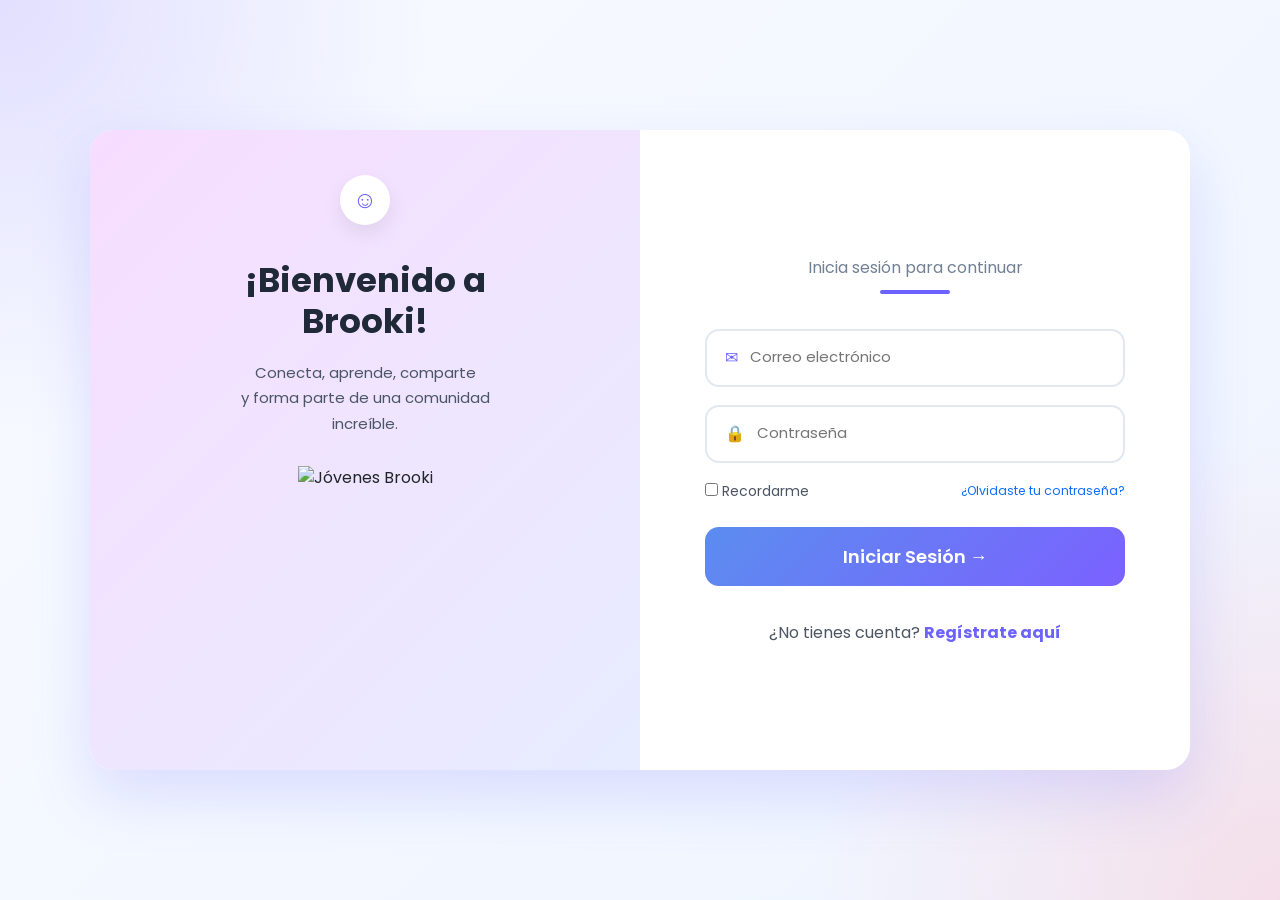
==== index.html @ 92834a94 "Add files via upload" ====
<!DOCTYPE html>
<html lang="es">

<head>
    <meta charset="UTF-8">
    <meta name="viewport" content="width=device-width, initial-scale=1.0">
    <title>Muro Principal | Brooki</title>

    <link href="https://cdn.jsdelivr.net/npm/bootstrap@5.3.0/dist/css/bootstrap.min.css" rel="stylesheet">

    <link rel="stylesheet" href="css/variables.css">
    <link rel="stylesheet" href="css/style.css">
    <link rel="stylesheet" href="css/index.css">

    <link href="https://fonts.googleapis.com/css2?family=Poppins:wght@300;400;500;600;700&display=swap" rel="stylesheet">
</head>

<body class="page-wall">

    <nav class="brooki-navbar">
        <div class="container nav-content">

            <a class="brand-wall" href="index.html">
                <span class="brand-icon-small">☺</span>
                Brooki
            </a>

           <div class="nav-actions">
    
                <a href="admin.html" id="btnNavAdmin" class="btn btn-danger fw-bold rounded-pill border px-3 d-none" style="margin-right: 10px;">
                    🛡️ Panel Admin
                </a>
                
                <a href="productos.html" id="btnNavProductos" class="btn btn-warning fw-bold rounded-pill border px-3 d-none" style="color: #333; margin-right: 10px;">
                    🏪 Mi Tienda
                </a>

                <a href="perfil.html" class="btn btn-light fw-bold rounded-pill border px-3" style="color: #6c63ff;">
                    👤 Mi Perfil
                </a>
                
                <a href="crear-publicacion.html" class="btn-new-post">
                    + Nueva Publicación
                </a>
                <button class="btn-logout" id="btnCerrarSesion">
                    Cerrar Sesión
                </button>
            </div>

        </div>
    </nav>

    <main class="wall-wrapper">

       <section class="wall-header">
            <p class="welcome-text">Tu espacio para compartir, descubrir y conectar</p>
            <h1>Últimas Publicaciones</h1>

            <div class="search-box mt-4 mb-4" style="max-width: 600px; margin: 0 auto;">
                <div class="input-group input-group-lg shadow-sm" style="border-radius: 20px; overflow: hidden; border: 2px solid #e2e8f0; transition: 0.3s;">
                    <span class="input-group-text bg-white border-0 text-muted px-4" style="font-size: 1.2rem;">🔍</span>
                    <input type="text" id="inputBuscador" class="form-control border-0 bg-white" placeholder="Buscar por título, contenido o autor..." style="box-shadow: none; font-family: var(--fuente);">
                </div>
            </div>
        </section>

        <section class="feed-container">

            <div id="contenedorPublicaciones">
                <div class="loading-box">
                    <div class="spinner-border text-primary" role="status"></div>
                    <p>Cargando publicaciones...</p>
                </div>
            </div>

        </section>

    </main>

    <div class="modal fade" id="modalVisorImagen" tabindex="-1" aria-hidden="true">
        <div class="modal-dialog modal-dialog-centered modal-lg">
            <div class="modal-content bg-transparent border-0">
                <div class="modal-header border-0 p-0 text-end d-block">
                    <button type="button" class="btn-close btn-close-white mb-2" data-bs-dismiss="modal" aria-label="Close"></button>
                </div>
                <div class="modal-body text-center p-0">
                    <img id="imagenAmpliacion" src="" class="img-fluid rounded shadow-lg" style="max-height: 85vh;">
                </div>
            </div>
        </div>
    </div>

    <div class="modal fade" id="modalEditarPublicacion" tabindex="-1" aria-hidden="true">
        <div class="modal-dialog modal-dialog-centered">
            <div class="modal-content border-0 shadow-lg" style="border-radius: 24px;">
                <div class="modal-header border-0 pb-0">
                    <h5 class="modal-title fw-bold text-primary">Editar Publicación</h5>
                    <button type="button" class="btn-close" data-bs-dismiss="modal" aria-label="Close"></button>
                </div>
                <div class="modal-body">
                    <input type="hidden" id="editIdPublicacion">
                    
                    <div class="mb-3">
                        <label class="form-label fw-bold text-muted" style="font-size: 14px;">Título</label>
                        <input type="text" id="editTitulo" class="form-control rounded-4 p-3" style="border: 2px solid #e2e8f0; font-family: var(--fuente);">
                    </div>
                    <div class="mb-3">
                        <label class="form-label fw-bold text-muted" style="font-size: 14px;">Contenido</label>
                        <textarea id="editContenido" class="form-control rounded-4 p-3" rows="4" style="border: 2px solid #e2e8f0; resize: none; font-family: var(--fuente);"></textarea>
                    </div>
                </div>
                <div class="modal-footer border-0 pt-0">
                    <button type="button" class="btn btn-light rounded-pill px-4 fw-bold" data-bs-dismiss="modal">Cancelar</button>
                    <button type="button" class="btn btn-primary rounded-pill px-4 shadow-sm fw-bold" id="btnGuardarEdicion" onclick="guardarEdicion()" style="background: linear-gradient(135deg, #5b8def, #7b61ff); border: none;">Guardar Cambios</button>
                </div>
            </div>
        </div>
    </div>

<div class="modal fade" id="modalReportarPublicacion" tabindex="-1" aria-hidden="true">
        <div class="modal-dialog modal-dialog-centered">
            <div class="modal-content border-0 shadow-lg" style="border-radius: 24px;">
                <div class="modal-header border-0 pb-0">
                    <h5 class="modal-title fw-bold text-danger">🚩 Reportar Contenido</h5>
                    <button type="button" class="btn-close" data-bs-dismiss="modal" aria-label="Close"></button>
                </div>
                <div class="modal-body">
                    <p class="text-muted small mb-3">Ayúdanos a mantener Brooki seguro. Dinos por qué estás reportando esto.</p>
                    
                    <input type="hidden" id="reportIdReferencia">
                    <input type="hidden" id="reportTipoReferencia">
                    
                    <div class="mb-3">
                        <label class="form-label fw-bold text-muted" style="font-size: 14px;">Motivo del reporte</label>
                        <textarea id="reportMotivo" class="form-control rounded-4 p-3" rows="3" placeholder="Ej: Contenido ofensivo, spam, fraude..." style="border: 2px solid #e2e8f0; resize: none;"></textarea>
                    </div>

                    <div class="mb-3">
                        <label class="form-label fw-bold text-muted" style="font-size: 14px;">Evidencia (Opcional)</label>
                        <input type="file" id="reportImagen" class="form-control rounded-4" accept="image/*" style="border: 2px solid #e2e8f0;">
                    </div>
                </div>
                <div class="modal-footer border-0 pt-0">
                    <button type="button" class="btn btn-light rounded-pill px-4 fw-bold" data-bs-dismiss="modal">Cancelar</button>
                    <button type="button" class="btn btn-danger rounded-pill px-4 shadow-sm fw-bold" id="btnEnviarReporte" onclick="enviarReporte()">Enviar Reporte</button>
                </div>
            </div>
        </div>
    </div>

    

    <script src="https://cdn.jsdelivr.net/npm/bootstrap@5.3.0/dist/js/bootstrap.bundle.min.js"></script>
    <script src="js/api.js"></script>
    <script src="js/muro.js"></script>

</body>

</html>
---- css/variables.css ----
:root{

    --color-principal: #5b8def;
    --color-principal-hover: #4a7be0;

    --color-fondo: #f5f7fb;

    --texto-oscuro: #2d3748;
    --texto-suave: #718096;

    --borde-radio: 20px;

    --sombra:
    0 10px 30px rgba(0,0,0,0.08);

    --fuente:
    'Poppins', sans-serif;

}
---- css/style.css ----
*{
    margin: 0;
    padding: 0;
    box-sizing: border-box;
}

body{
    min-height: 100vh;
    font-family: 'Poppins', sans-serif;
    background:
        radial-gradient(circle at top left, rgba(123,97,255,0.18), transparent 28%),
        radial-gradient(circle at bottom right, rgba(255,182,193,0.35), transparent 30%),
        linear-gradient(135deg, #f8fbff, #eef4ff);
}

.login-page{
    min-height: 100vh;
    display: flex;
    justify-content: center;
    align-items: center;
    padding: 35px;
}

.login-card{
    width: 100%;
    max-width: 1100px;
    min-height: 640px;
    display: grid;
    grid-template-columns: 1fr 1fr;
    background: white;
    border-radius: 24px;
    overflow: hidden;
    box-shadow: 0 25px 60px rgba(108,99,255,0.18);
}

/* LADO IZQUIERDO */

.login-left{
    background: linear-gradient(135deg, #f7ddff, #e7ecff);
    padding: 45px;
    text-align: center;
    position: relative;
}

.brand{
    display: flex;
    align-items: center;
    gap: 12px;
    justify-content: center;
    margin-bottom: 35px;
}

.brand-icon,
.login-icon{
    width: 50px;
    height: 50px;
    border-radius: 50%;
    background: white;
    color: #6c63ff;
    display: flex;
    align-items: center;
    justify-content: center;
    font-size: 24px;
    box-shadow: 0 8px 20px rgba(0,0,0,0.08);
}

.brand h2{
    font-size: 28px;
    font-weight: 700;
    color: #1f2937;
}

.login-left h1{
    font-size: 34px;
    font-weight: 700;
    color: #1f2937;
    margin-bottom: 18px;
}

.login-left p{
    color: #4b5563;
    font-size: 15px;
    line-height: 1.7;
    margin-bottom: 20px;
}

.login-img{
    width: 95%;
    max-width: 430px;
    margin-top: 10px;
}

/* LADO DERECHO */

.login-right{
    padding: 55px 65px;
    text-align: center;
}

.login-icon{
    margin: 0 auto 22px;
}

.login-right h3{
    font-size: 34px;
    font-weight: 700;
    color: #1f2937;
}

.subtitle{
    color: #718096;
    margin-bottom: 10px;
}

.line{
    width: 70px;
    height: 4px;
    background: #6c63ff;
    border-radius: 20px;
    margin: 0 auto 35px;
}

.input-box{
    height: 58px;
    border: 2px solid #e2e8f0;
    border-radius: 14px;
    display: flex;
    align-items: center;
    gap: 12px;
    padding: 0 18px;
    margin-bottom: 18px;
    transition: 0.3s;
}

.input-box:focus-within{
    border-color: #6c63ff;
    box-shadow: 0 0 0 4px rgba(108,99,255,0.12);
}

.input-box span{
    color: #6c63ff;
}

.input-box input{
    border: none;
    outline: none;
    width: 100%;
    font-size: 15px;
    color: #1f2937;
}

.options{
    display: flex;
    justify-content: space-between;
    align-items: center;
    font-size: 14px;
    margin: 18px 0 25px;
    color: #4b5563;
}

.options a{
    color: #6c63ff;
    text-decoration: none;
}

.btn-login{
    width: 100%;
    border: none;
    border-radius: 14px;
    padding: 16px;
    background: linear-gradient(135deg, #5b8def, #7b61ff);
    color: white;
    font-size: 18px;
    font-weight: 600;
    cursor: pointer;
    transition: 0.3s;
}

.btn-login:hover{
    transform: translateY(-3px);
    box-shadow: 0 15px 30px rgba(123,97,255,0.28);
}

.divider{
    margin: 30px 0 20px;
    color: #9ca3af;
    font-size: 14px;
}

.social-buttons{
    display: flex;
    gap: 18px;
}

.social-buttons button{
    flex: 1;
    padding: 14px;
    border-radius: 12px;
    border: 2px solid #e2e8f0;
    background: white;
    cursor: pointer;
    font-weight: 600;
}

.register{
    margin-top: 35px;
    color: #4b5563;
}

.register a{
    color: #6c63ff;
    text-decoration: none;
    font-weight: 700;
}

/* RESPONSIVE */

@media(max-width: 900px){
    .login-card{
        grid-template-columns: 1fr;
    }

    .login-left{
        display: none;
    }

    .login-right{
        padding: 40px 30px;
    }
}
.login-right{
    padding: 55px 65px;

    text-align: center;

    display: flex;
    flex-direction: column;

    justify-content: center;
}

/* ===================== */
/* NAVBAR GLOBAL BROOKI */
/* ===================== */

.brooki-navbar{

    width: 100%;

    padding: 18px 0;

    background:
    rgba(255,255,255,0.85);

    backdrop-filter: blur(14px);

    border-bottom:
    1px solid rgba(226,232,240,0.9);

    position: sticky;

    top: 0;

    z-index: 100;
}

.nav-content{

    display: flex;

    align-items: center;

    justify-content: space-between;
}

.brand-wall{

    display: flex;

    align-items: center;

    gap: 10px;

    color: #1f2937;

    font-size: 26px;

    font-weight: 700;

    text-decoration: none;
}

.brand-wall:hover{
    color: #1f2937;
}

.brand-icon-small{

    width: 38px;

    height: 38px;

    border-radius: 50%;

    background:
    linear-gradient(
    135deg,
    #5b8def,
    #7b61ff);

    color: white;

    display: flex;

    align-items: center;

    justify-content: center;
}

.nav-actions{

    display: flex;

    gap: 14px;

    align-items: center;
}

/* BOTON VOLVER */

.btn-back{

    background: white;

    border:
    2px solid #e2e8f0;

    border-radius: 14px;

    padding: 12px 18px;

    text-decoration: none;

    color: #1f2937;

    font-weight: 600;

    transition: 0.3s;
}

.btn-back:hover{

    transform:
    translateY(-2px);

    color: #1f2937;

    border-color: #cbd5e1;
}

/* BOTON CERRAR */

.btn-logout{

    border: none;

    border-radius: 14px;

    padding: 12px 18px;

    font-weight: 600;

    background: #fff1f2;

    color: #e11d48;

    transition: 0.3s;
}

.btn-logout:hover{

    background: #ffe4e6;

    transform:
    translateY(-2px);
}
---- css/index.css ----
.page-wall{
    min-height: 100vh;
    font-family: var(--fuente);
    background:
        radial-gradient(circle at top left, rgba(123,97,255,0.16), transparent 28%),
        radial-gradient(circle at bottom right, rgba(255,182,193,0.25), transparent 28%),
        linear-gradient(135deg, #f8fbff, #eef4ff);
}

/* NAVBAR */

.brooki-navbar{
    width: 100%;
    padding: 18px 0;
    background: rgba(255,255,255,0.85);
    backdrop-filter: blur(14px);
    border-bottom: 1px solid rgba(226,232,240,0.9);
    position: sticky;
    top: 0;
    z-index: 100;
}

.nav-content{
    display: flex;
    align-items: center;
    justify-content: space-between;
}

.brand-wall{
    display: flex;
    align-items: center;
    gap: 10px;
    color: #1f2937;
    font-size: 26px;
    font-weight: 700;
    text-decoration: none;
}

.brand-icon-small{
    width: 38px;
    height: 38px;
    border-radius: 50%;
    background: linear-gradient(135deg, #5b8def, #7b61ff);
    color: white;
    display: flex;
    align-items: center;
    justify-content: center;
}

.nav-actions{
    display: flex;
    gap: 14px;
    align-items: center;
}

.btn-new-post,
.btn-logout{
    border: none;
    border-radius: 14px;
    padding: 12px 18px;
    font-weight: 600;
    text-decoration: none;
    transition: 0.3s;
}

.btn-new-post{
    background: linear-gradient(135deg, #5b8def, #7b61ff);
    color: white;
    box-shadow: 0 10px 20px rgba(123,97,255,0.22);
}

.btn-new-post:hover{
    color: white;
    transform: translateY(-2px);
}

.btn-logout{
    background: #fff1f2;
    color: #e11d48;
}

.btn-logout:hover{
    background: #ffe4e6;
    transform: translateY(-2px);
}

/* CONTENIDO */

.wall-wrapper{
    max-width: 900px;
    margin: 0 auto;
    padding: 55px 20px;
}

.wall-header{
    text-align: center;
    margin-bottom: 35px;
}

.welcome-text{
    color: #6c63ff;
    font-weight: 600;
    margin-bottom: 8px;
}

.wall-header h1{
    font-size: 42px;
    font-weight: 700;
    color: #1f2937;
}

/* FEED */

.feed-container{
    width: 100%;
}

.loading-box{
    background: white;
    border-radius: 24px;
    padding: 40px;
    text-align: center;
    box-shadow: 0 20px 40px rgba(108,99,255,0.12);
    color: #718096;
}

/* Esto mejora tarjetas creadas por JS */
#contenedorPublicaciones .card,
.publicacion,
.post-card{
    border: none !important;
    border-radius: 24px !important;
    overflow: hidden;
    background: white !important;
    box-shadow: 0 20px 45px rgba(108,99,255,0.13) !important;
    margin-bottom: 28px;
}

#contenedorPublicaciones .card-body{
    padding: 28px !important;
}

#contenedorPublicaciones h5,
#contenedorPublicaciones h4,
#contenedorPublicaciones .card-title{
    color: #2563eb;
    font-weight: 700;
}

#contenedorPublicaciones img{
    border-radius: 0 0 24px 24px;
    width: 100%;
    object-fit: cover;
}

/* Botones dentro de publicaciones */
#contenedorPublicaciones .btn{
    border-radius: 12px;
    font-weight: 600;
}

/* RESPONSIVE */

@media(max-width: 768px){

    .nav-content{
        flex-direction: column;
        gap: 15px;
    }

    .nav-actions{
        width: 100%;
        justify-content: center;
        flex-wrap: wrap;
    }

    .wall-header h1{
        font-size: 32px;
    }

    .wall-wrapper{
        padding: 35px 15px;
    }
}
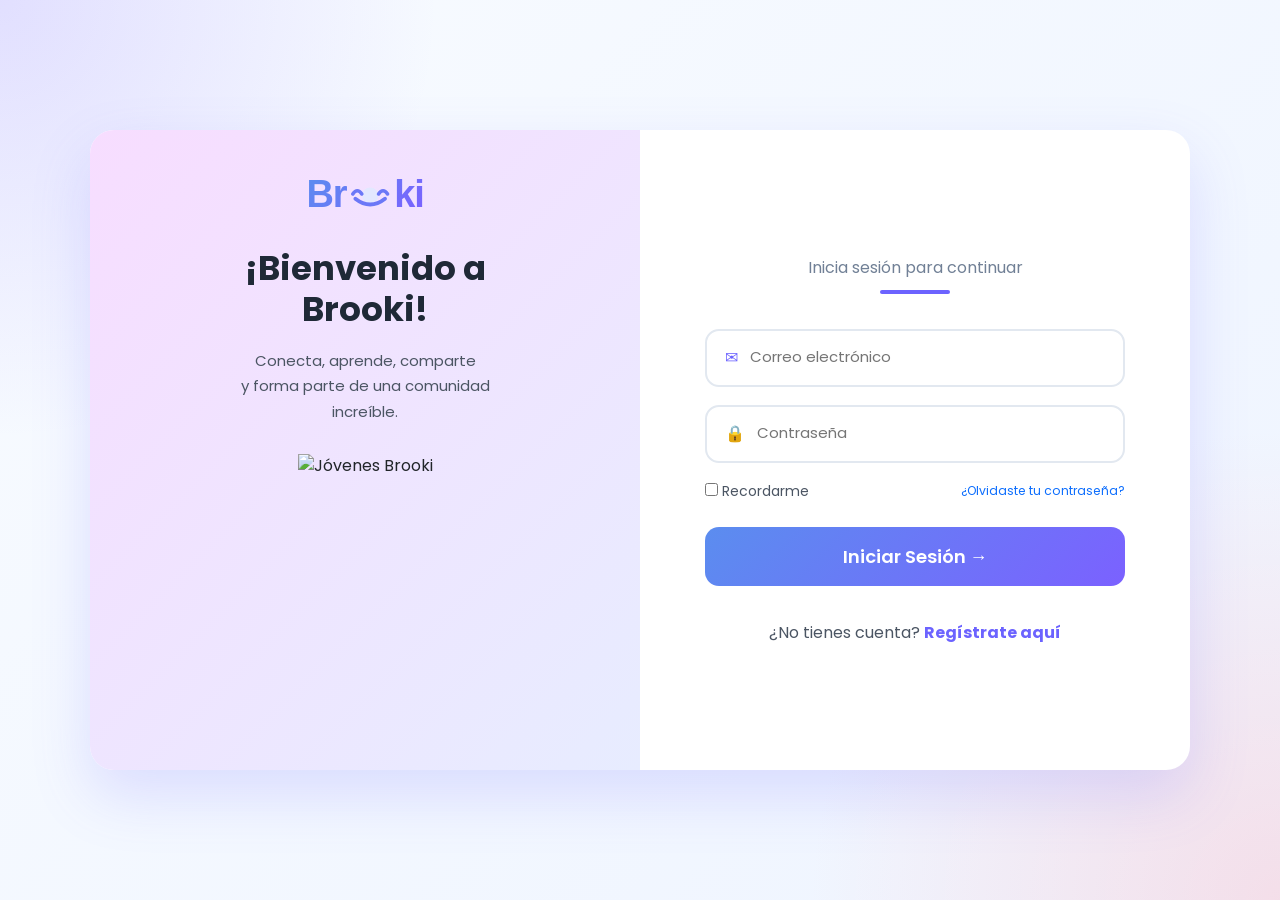
==== commit b509eaab: "feat(ui): actualizar logo Brooki con carita feliz en las oo" ====
--- a/index.html
+++ b/index.html
@@ -20,9 +20,17 @@
     <nav class="brooki-navbar">
         <div class="container nav-content">
 
-            <a class="brand-wall" href="index.html">
-                <span class="brand-icon-small">☺</span>
-                Brooki
+            <a class="brand-wall" href="index.html" aria-label="Brooki">
+                <span class="brooki-logo-wordmark">
+                    <span>Br</span>
+                    <svg class="brooki-oo-smile" viewBox="0 0 36 24" fill="none" xmlns="http://www.w3.org/2000/svg" aria-hidden="true">
+                        <circle cx="18" cy="11.7" r="6.2" fill="#E3E8FF"/>
+                        <path d="M4.5 10.5 Q8 5.5 11.5 10.5" stroke="#6B78F7" stroke-width="2.8" stroke-linecap="round" fill="none"/>
+                        <path d="M24.5 10.5 Q28 5.5 31.5 10.5" stroke="#6B78F7" stroke-width="2.8" stroke-linecap="round" fill="none"/>
+                        <path d="M6.5 14.2 Q18 23.2 29.5 14.2" stroke="#6B78F7" stroke-width="3" stroke-linecap="round" fill="none"/>
+                    </svg>
+                    <span>ki</span>
+                </span>
             </a>
 
            <div class="nav-actions">
@@ -108,10 +116,31 @@
                         <label class="form-label fw-bold text-muted" style="font-size: 14px;">Contenido</label>
                         <textarea id="editContenido" class="form-control rounded-4 p-3" rows="4" style="border: 2px solid #e2e8f0; resize: none; font-family: var(--fuente);"></textarea>
                     </div>
+                    <div class="mb-3">
+                        <label class="form-label fw-bold text-muted" style="font-size: 14px;">Actualizar Imagen (Opcional)</label>
+                        <input type="file" id="editImagenPublicacion" class="form-control rounded-4" accept="image/*" style="border: 2px solid #e2e8f0;">
+                    </div>
                 </div>
                 <div class="modal-footer border-0 pt-0">
                     <button type="button" class="btn btn-light rounded-pill px-4 fw-bold" data-bs-dismiss="modal">Cancelar</button>
                     <button type="button" class="btn btn-primary rounded-pill px-4 shadow-sm fw-bold" id="btnGuardarEdicion" onclick="guardarEdicion()" style="background: linear-gradient(135deg, #5b8def, #7b61ff); border: none;">Guardar Cambios</button>
+                </div>
+            </div>
+        </div>
+    </div>
+
+    <div class="modal fade" id="modalDetalleProducto" tabindex="-1" aria-hidden="true">
+        <div class="modal-dialog modal-dialog-centered">
+            <div class="modal-content border-0 shadow-lg" style="border-radius: 24px;">
+                <div class="modal-header border-0 pb-0">
+                    <h5 class="modal-title fw-bold text-primary">🛍️ Producto Vinculado</h5>
+                    <button type="button" class="btn-close" data-bs-dismiss="modal" aria-label="Close"></button>
+                </div>
+                <div class="modal-body" id="cuerpoDetalleProducto">
+                    <div class="text-center py-3"><div class="spinner-border text-primary" role="status"></div></div>
+                </div>
+                <div class="modal-footer border-0 pt-0">
+                    <button type="button" class="btn btn-light rounded-pill px-4 fw-bold" data-bs-dismiss="modal">Cerrar</button>
                 </div>
             </div>
         </div>
--- a/css/style.css
+++ b/css/style.css
@@ -68,6 +68,36 @@
     font-size: 28px;
     font-weight: 700;
     color: #1f2937;
+}
+
+/* LOGO BROOKI CON CARITA FELIZ EN LAS "OO" */
+.brooki-logo-wordmark{
+    display: inline-flex;
+    align-items: center;
+    font-family: 'Poppins', sans-serif;
+    font-weight: 800;
+    font-size: 28px;
+    letter-spacing: -0.03em;
+    line-height: 1;
+    color: #5b8def;
+    background: linear-gradient(135deg, #5b8def, #7b61ff);
+    -webkit-background-clip: text;
+    background-clip: text;
+    -webkit-text-fill-color: transparent;
+    text-decoration: none;
+    user-select: none;
+}
+
+.brooki-logo-wordmark.brooki-logo-lg{
+    font-size: 38px;
+}
+
+.brooki-oo-smile{
+    width: 1.22em;
+    height: 0.82em;
+    margin: 0 0.02em;
+    transform: translateY(0.06em);
+    flex-shrink: 0;
 }
 
 .login-left h1{
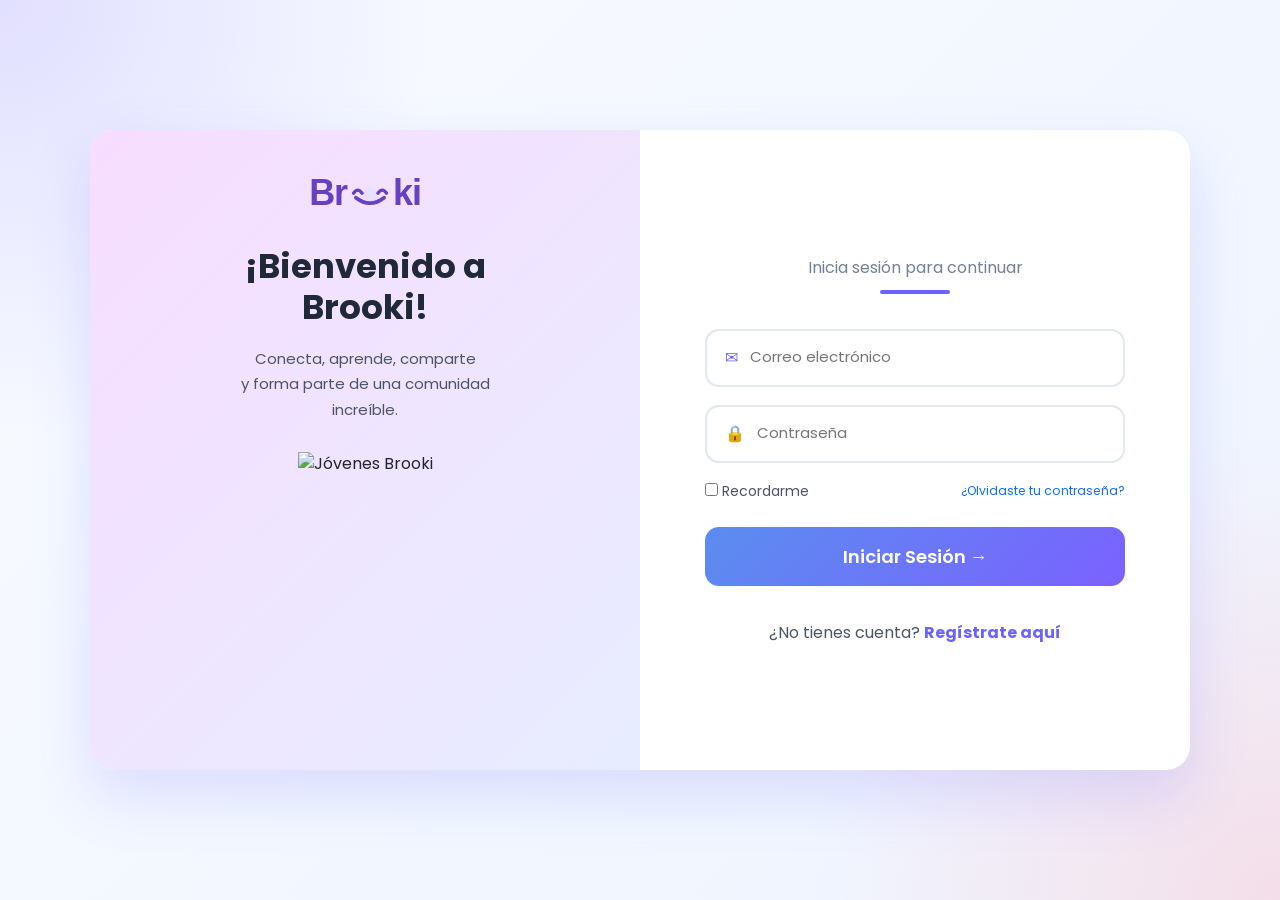
==== commit dd4c329e: "fix(ui): alinear logo Br-carita-ki en una fila horizontal y evitar cache de CSS" ====
--- a/index.html
+++ b/index.html
@@ -9,8 +9,8 @@
     <link href="https://cdn.jsdelivr.net/npm/bootstrap@5.3.0/dist/css/bootstrap.min.css" rel="stylesheet">
 
     <link rel="stylesheet" href="css/variables.css">
-    <link rel="stylesheet" href="css/style.css">
-    <link rel="stylesheet" href="css/index.css">
+    <link rel="stylesheet" href="css/style.css?v=2">
+    <link rel="stylesheet" href="css/index.css?v=2">
 
     <link href="https://fonts.googleapis.com/css2?family=Poppins:wght@300;400;500;600;700&display=swap" rel="stylesheet">
 </head>
@@ -20,16 +20,16 @@
     <nav class="brooki-navbar">
         <div class="container nav-content">
 
-            <a class="brand-wall" href="index.html" aria-label="Brooki">
-                <span class="brooki-logo-wordmark">
-                    <span>Br</span>
-                    <svg class="brooki-oo-smile" viewBox="0 0 36 24" fill="none" xmlns="http://www.w3.org/2000/svg" aria-hidden="true">
-                        <circle cx="18" cy="11.7" r="6.2" fill="#E3E8FF"/>
-                        <path d="M4.5 10.5 Q8 5.5 11.5 10.5" stroke="#6B78F7" stroke-width="2.8" stroke-linecap="round" fill="none"/>
-                        <path d="M24.5 10.5 Q28 5.5 31.5 10.5" stroke="#6B78F7" stroke-width="2.8" stroke-linecap="round" fill="none"/>
-                        <path d="M6.5 14.2 Q18 23.2 29.5 14.2" stroke="#6B78F7" stroke-width="3" stroke-linecap="round" fill="none"/>
+            <a class="brand-wall" href="index.html" aria-label="Brooki" style="display:inline-flex;align-items:center;text-decoration:none;">
+                <span class="brooki-logo-wordmark" style="display:inline-flex;flex-direction:row;align-items:center;white-space:nowrap;font-weight:800;font-size:28px;letter-spacing:-0.03em;line-height:1;color:#6940C3;">
+                    <span style="color:#6940C3;">Br</span>
+                    <svg class="brooki-oo-smile" width="32" height="22" style="width:32px;height:22px;margin:3px 1px 0 1px;flex-shrink:0;display:inline-block;" viewBox="0 0 36 24" fill="none" xmlns="http://www.w3.org/2000/svg" aria-hidden="true">
+                        <circle cx="18" cy="11.7" r="6.2" fill="#E9E0FF"/>
+                        <path d="M4.5 10.5 Q8 5.5 11.5 10.5" stroke="#6940C3" stroke-width="2.8" stroke-linecap="round" fill="none"/>
+                        <path d="M24.5 10.5 Q28 5.5 31.5 10.5" stroke="#6940C3" stroke-width="2.8" stroke-linecap="round" fill="none"/>
+                        <path d="M6.5 14.2 Q18 23.2 29.5 14.2" stroke="#6940C3" stroke-width="3" stroke-linecap="round" fill="none"/>
                     </svg>
-                    <span>ki</span>
+                    <span style="color:#6940C3;">ki</span>
                 </span>
             </a>
 
--- a/css/style.css
+++ b/css/style.css
@@ -72,32 +72,43 @@
 
 /* LOGO BROOKI CON CARITA FELIZ EN LAS "OO" */
 .brooki-logo-wordmark{
-    display: inline-flex;
-    align-items: center;
+    display: inline-flex !important;
+    flex-direction: row !important;
+    align-items: center !important;
+    white-space: nowrap !important;
     font-family: 'Poppins', sans-serif;
     font-weight: 800;
     font-size: 28px;
     letter-spacing: -0.03em;
     line-height: 1;
-    color: #5b8def;
-    background: linear-gradient(135deg, #5b8def, #7b61ff);
-    -webkit-background-clip: text;
-    background-clip: text;
-    -webkit-text-fill-color: transparent;
+    color: #6940C3 !important;
     text-decoration: none;
     user-select: none;
 }
 
+.brooki-logo-wordmark > span{
+    color: #6940C3 !important;
+    font-weight: 800;
+    line-height: 1;
+    display: inline-block;
+}
+
 .brooki-logo-wordmark.brooki-logo-lg{
-    font-size: 38px;
+    font-size: 36px;
 }
 
 .brooki-oo-smile{
-    width: 1.22em;
-    height: 0.82em;
-    margin: 0 0.02em;
-    transform: translateY(0.06em);
-    flex-shrink: 0;
+    width: 34px !important;
+    height: 23px !important;
+    margin: 3px 1px 0 1px !important;
+    flex-shrink: 0 !important;
+    display: inline-block !important;
+    vertical-align: middle !important;
+}
+
+.brooki-logo-wordmark.brooki-logo-lg .brooki-oo-smile{
+    width: 44px !important;
+    height: 30px !important;
 }
 
 .login-left h1{
